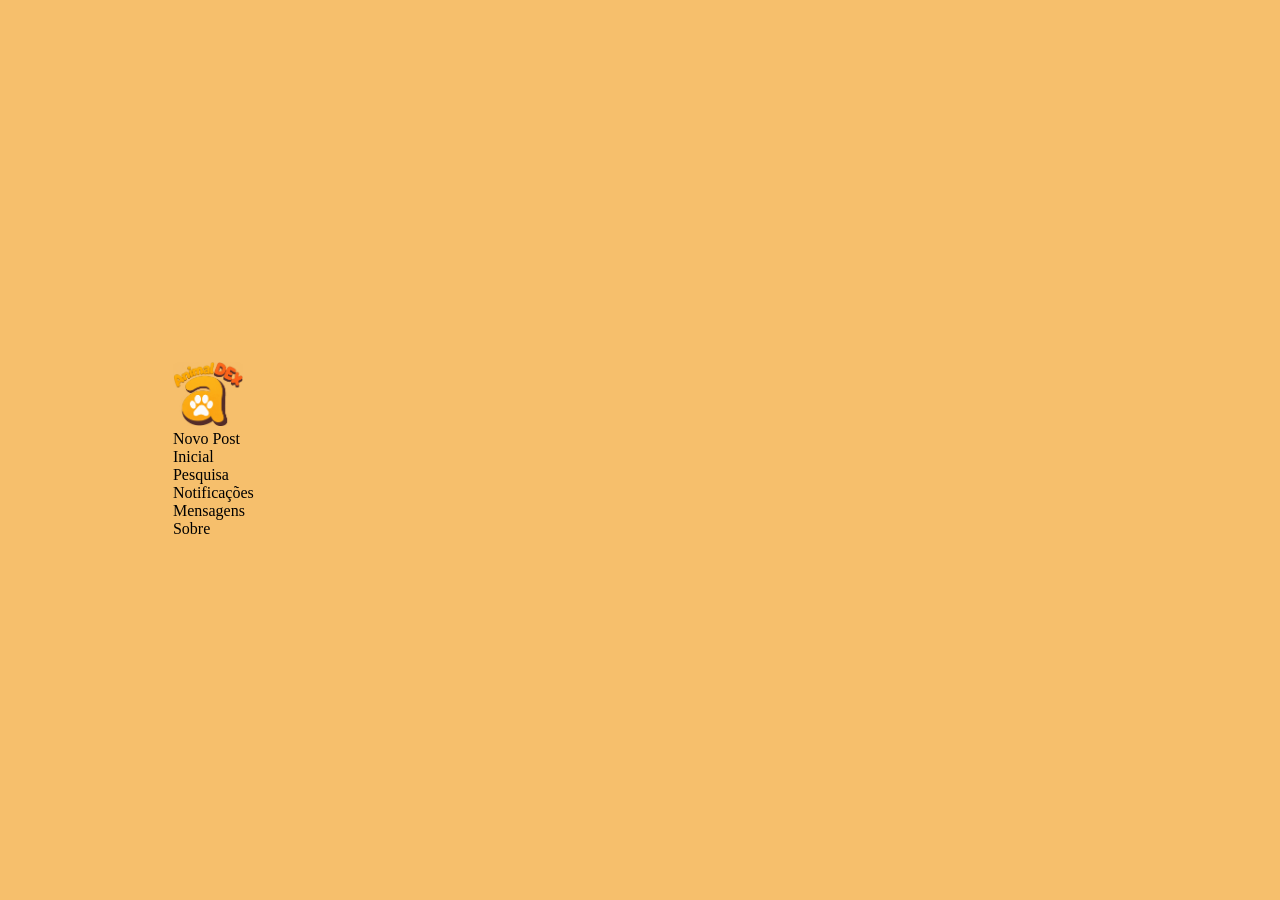
==== main.html @ ede42bcf "aaaaaaaaaaaa" ====
<!DOCTYPE html>
<html lang="en">
<head>
  <meta charset="UTF-8">
  <meta name="viewport" content="width=device-width, initial-scale=1.0">
  <title>Animal Dex - Página Principal</title>
  <link rel="stylesheet" href="css/styleMain.css">
</head>
<body>
  <main>
    <section>
      <nav>
        <ul>
        <img src="/static/AnimalDexLogo.png" alt="Logo AnimalDex">
          <li>Novo Post</li>
          <li>Inicial</li>
          <li>Pesquisa</li>
          <li>Notificações</li>
          <li>Mensagens</li>
          <li>Sobre</li>
        </ul>
      </nav>
    </section>
    <section>

    </section>
    <section>

    </section>
  </main>
</body>
</html>
---- css/styleMain.css ----
:root {
    --primary: #F6BF6C;
    --secondary: #D48300;
    --text: #3B2A20;
}

body {
    background-color: var(--primary);
    margin: 0 auto;
}

main {
    display: flex;
    flex-direction: row;
    align-items: center;
    min-height: 100vh;
}

section{
    flex: 1;
    margin: 10px;
    min-height: 100%;
}
nav {
    display: flex;
    flex-direction: column;
    align-items: center;
}
ul>img {
    height: 64px;
}
ul {
    list-style-type: none;
    padding: 0;
    margin: 0;
}
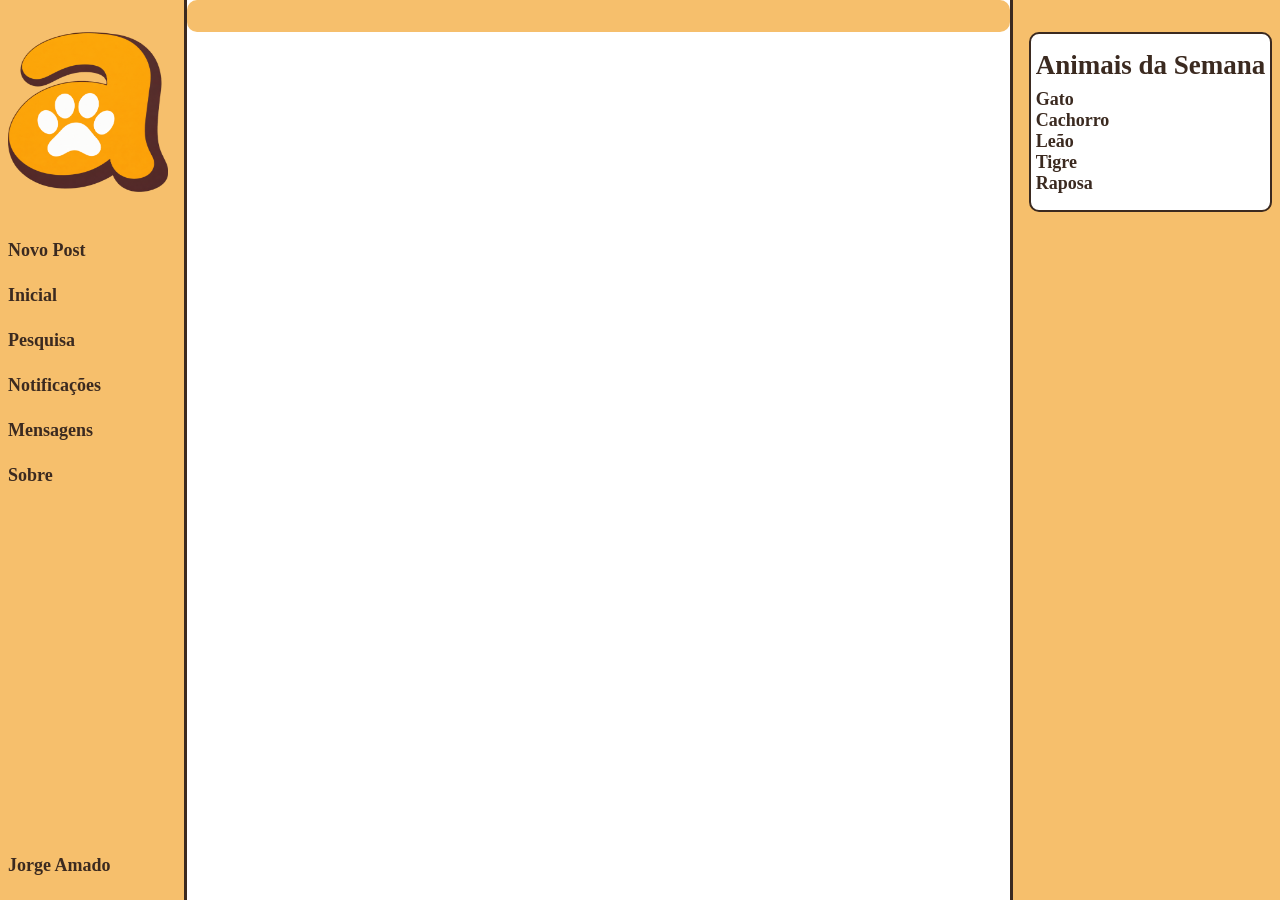
==== commit 00e9c380: "layout" ====
--- a/main.html
+++ b/main.html
@@ -8,24 +8,34 @@
 </head>
 <body>
   <main>
-    <section>
-      <nav>
+    <section id="Left">
+        <img src="static/AnimalDexSemLogo.png" id="logo" alt="Logo">
         <ul>
-        <img src="/static/AnimalDexLogo.png" alt="Logo AnimalDex">
           <li>Novo Post</li>
           <li>Inicial</li>
           <li>Pesquisa</li>
           <li>Notificações</li>
           <li>Mensagens</li>
           <li>Sobre</li>
+          <li id="Usuario">Jorge Amado</li>
         </ul>
-      </nav>
     </section>
-    <section>
+    <section id="Main">
+      <div class="containerPost">
 
+      </div>
     </section>
-    <section>
-
+    <section id="Right">
+      <div class="container">
+      <h2>Animais da Semana</h2>
+        <ol>
+          <li>Gato</li>
+          <li>Cachorro</li>
+          <li>Leão</li>
+          <li>Tigre</li>
+          <li>Raposa</li>
+        </ol>
+      </div>
     </section>
   </main>
 </body>
--- a/css/styleMain.css
+++ b/css/styleMain.css
@@ -7,30 +7,90 @@
 body {
     background-color: var(--primary);
     margin: 0 auto;
+    font-size: large;
+    font-weight: bold;
 }
 
 main {
     display: flex;
     flex-direction: row;
-    align-items: center;
+    align-items: stretch;
     min-height: 100vh;
 }
-
+#logo {
+    height: 160px;
+    width: 160px;
+    margin: 2rem 0 3rem;
+}
 section{
-    flex: 1;
-    margin: 10px;
-    min-height: 100%;
-}
-nav {
     display: flex;
     flex-direction: column;
-    align-items: center;
+    margin: 0 0.5rem;
 }
-ul>img {
-    height: 64px;
-}
+
 ul {
+    flex-grow: 1;
+    display: flex;
+    flex-direction: column;
     list-style-type: none;
     padding: 0;
     margin: 0;
-}+    gap: 1.5rem;
+    align-items: flex-start;
+    color: #3B2A20;
+
+}
+#Usuario {
+    margin-top: auto;
+    margin-bottom: 1.5rem;
+}
+
+.container {
+    padding: 1rem 0.3rem;
+    display: flex;
+    flex-direction: column;
+    color: #3B2A20;
+    background-color: #fff;
+    border: 2px solid var(--text);
+    border-radius: 10px;
+}
+
+
+.containerPost {
+    padding: 1rem 0.3rem;
+    display: flex;
+    flex-direction: column;
+    color: #3B2A20;
+    background-color: var(--primary);
+    border-radius: 10px;
+}
+
+h2 {
+    margin: 0;
+    padding: 0;
+    margin-bottom: 0.5rem;
+}
+
+ol {
+    flex: 1;
+    display: flex;
+    flex-direction: column;
+    list-style-type: none;
+    padding: 0;
+    margin: 0;
+    align-items: flex-start;
+    color: #3B2A20;
+}
+
+#Main {
+    flex: 3;
+    padding: 3rem rem 0px;
+    border-left: 3px solid var(--text);
+    border-right: 3px solid var(--text);
+    background-color: #fff;
+}
+
+#Right {
+    margin-top: 2rem;
+    width: fit-content;
+}
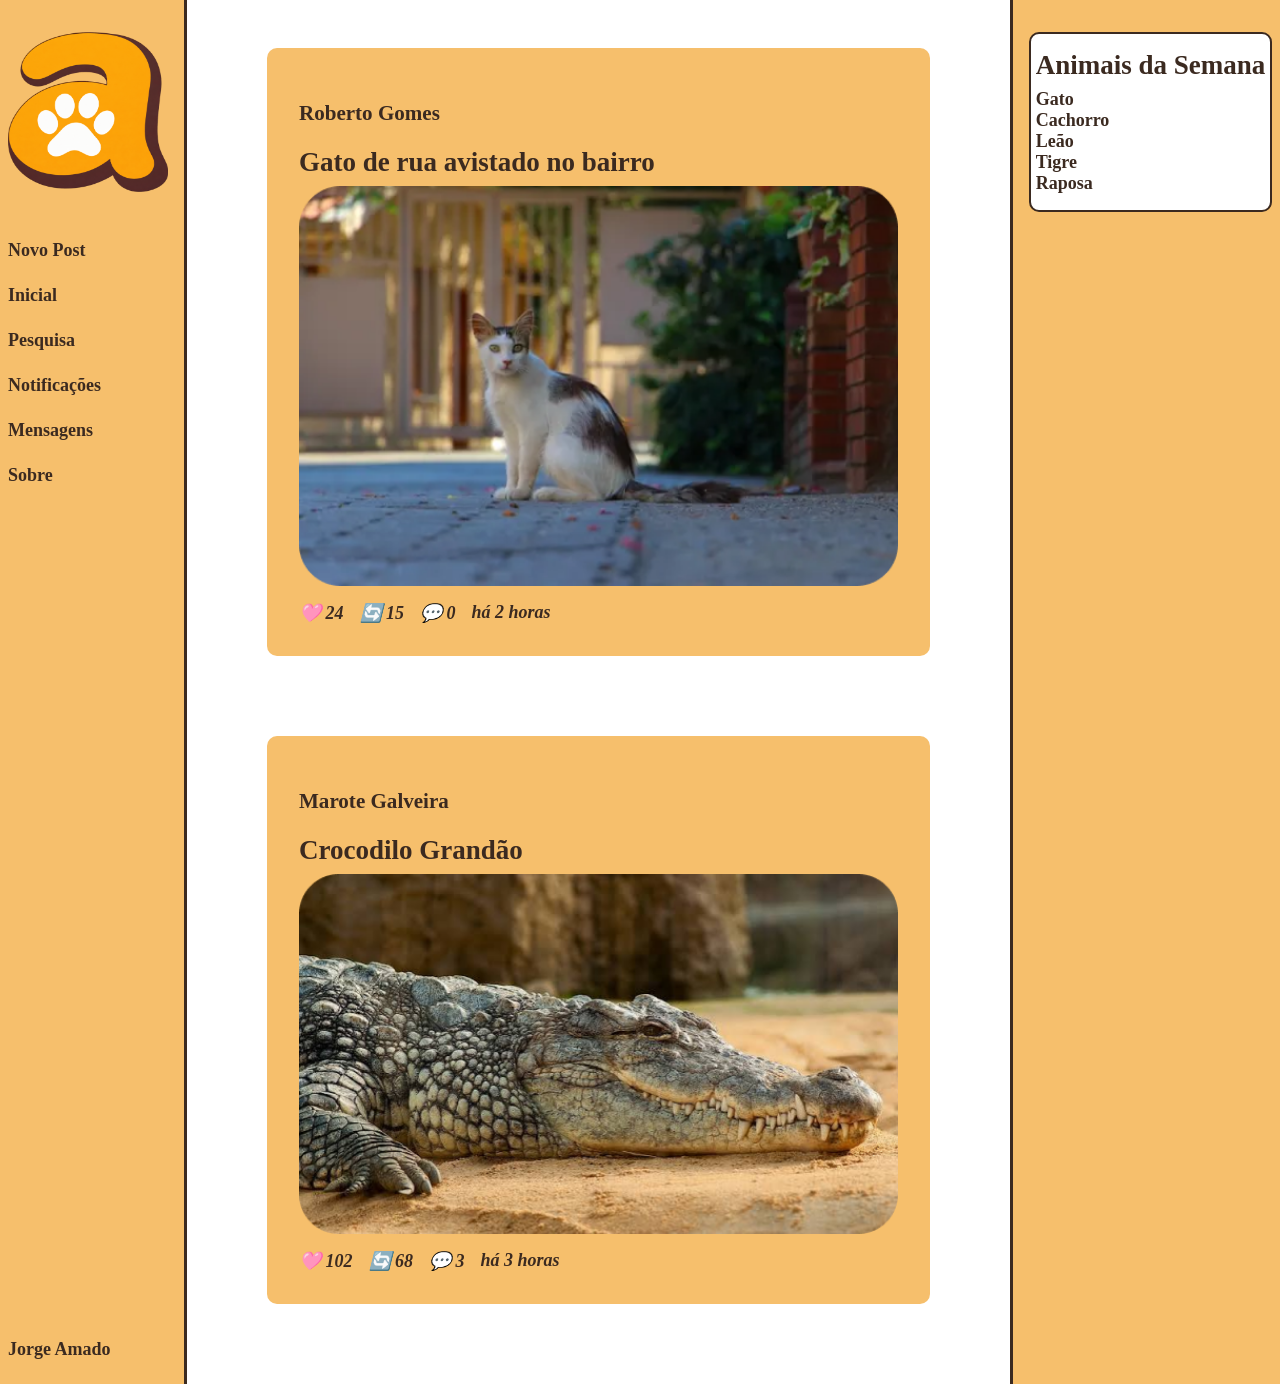
==== commit 9e5aa947: "pronto" ====
--- a/main.html
+++ b/main.html
@@ -22,7 +22,26 @@
     </section>
     <section id="Main">
       <div class="containerPost">
-
+          <h3>Roberto Gomes</h3>
+          <h2>Gato de rua avistado no bairro</h2>
+          <img src="static/gatinho.png" alt="" srcset="">
+          <div class="actions">
+            <i>🩷 24</i>
+            <i>🔄 15</i>
+            <i>💬 0</i>
+            <i class="last">há 2 horas</i>
+          </div>
+      </div>
+        <div class="containerPost">
+          <h3>Marote Galveira</h3>
+          <h2>Crocodilo Grandão</h2>
+          <img src="static/crocodilo.png" alt="" srcset="">
+          <div class="actions">
+            <i>🩷 102</i>
+            <i>🔄 68</i>
+            <i>💬 3</i>
+            <i class="last">há 3 horas</i>
+          </div>
       </div>
     </section>
     <section id="Right">
--- a/css/styleMain.css
+++ b/css/styleMain.css
@@ -57,12 +57,13 @@
 
 
 .containerPost {
-    padding: 1rem 0.3rem;
+    padding: 2rem;
     display: flex;
     flex-direction: column;
     color: #3B2A20;
     background-color: var(--primary);
     border-radius: 10px;
+    margin-bottom: 5rem;
 }
 
 h2 {
@@ -84,7 +85,7 @@
 
 #Main {
     flex: 3;
-    padding: 3rem rem 0px;
+    padding: 3rem 5rem 0px;
     border-left: 3px solid var(--text);
     border-right: 3px solid var(--text);
     background-color: #fff;
@@ -94,3 +95,17 @@
     margin-top: 2rem;
     width: fit-content;
 }
+
+.actions {
+    display: flex;
+    gap: 1rem;
+    justify-content: flex-start;
+}
+
+.containerPost img {
+    margin-bottom: 1rem;
+}
+
+.last {
+    margin-left: ;
+}
